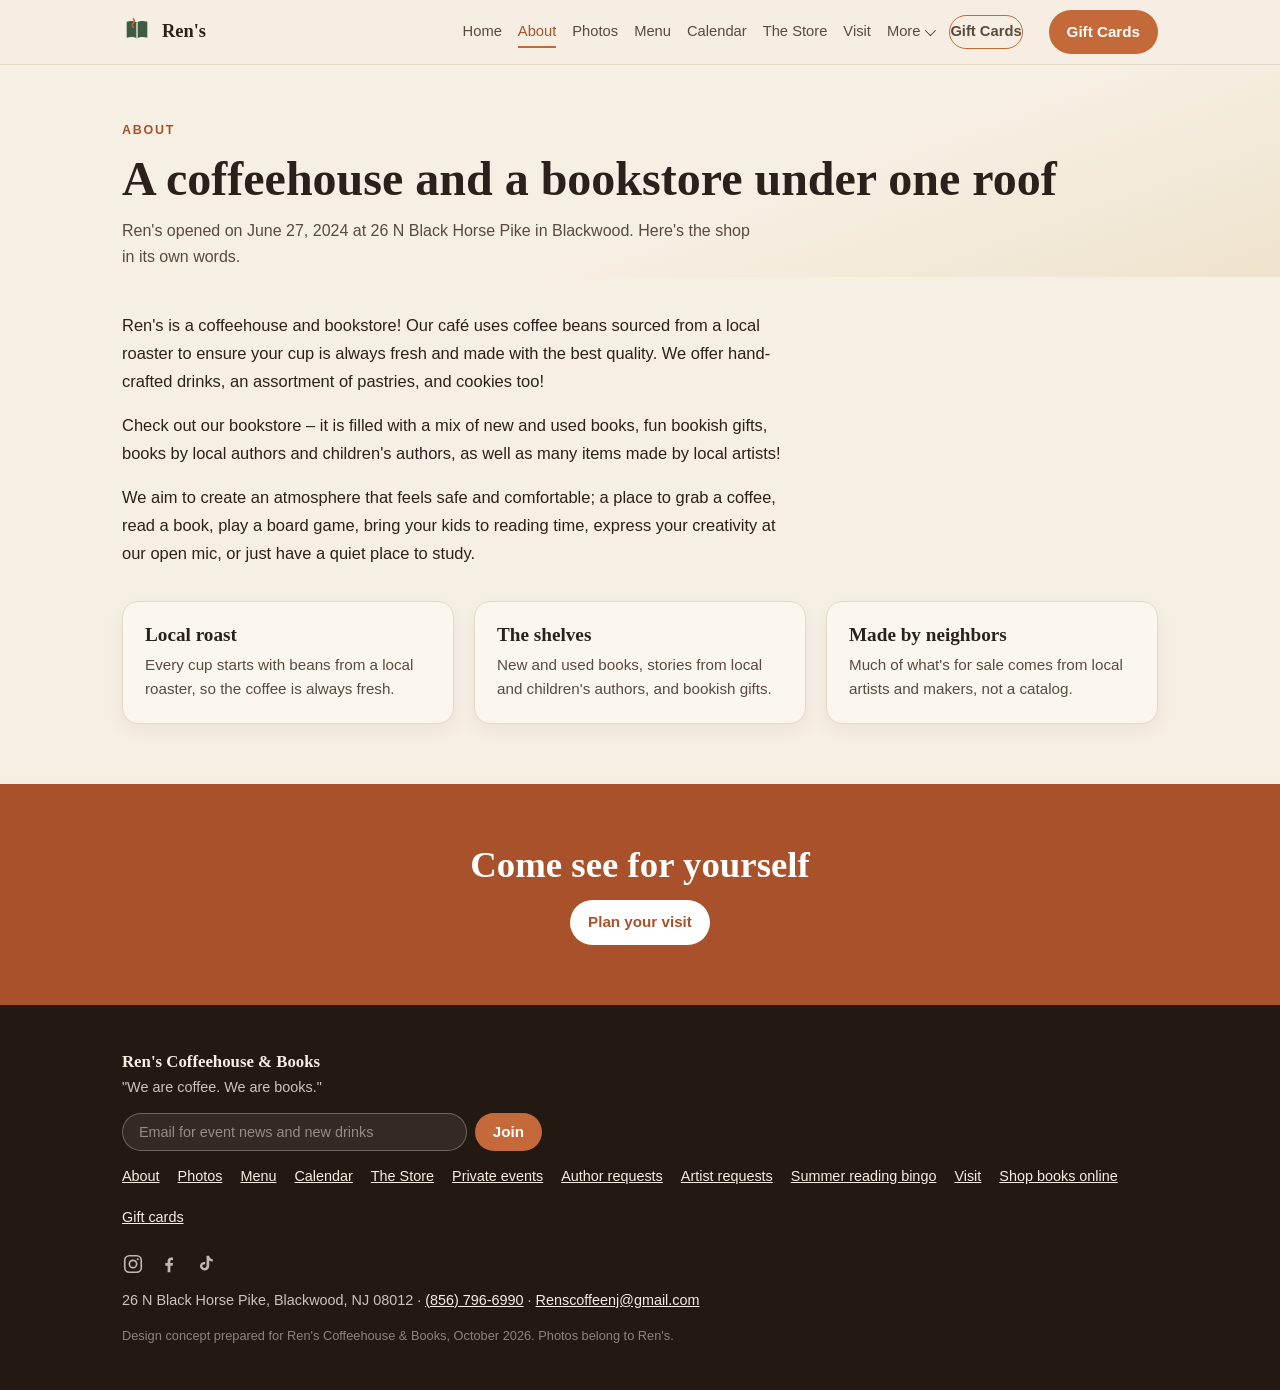
==== about.html @ 3014ae00 "Nav: one row, secondary pages under a More dropdown, gift cards as a compact outlined button" ====
<!DOCTYPE html>
<html lang="en">
<head>
<meta charset="utf-8">
<meta name="viewport" content="width=device-width, initial-scale=1">
<title>About | Ren's Coffeehouse & Books</title>
<meta name="description" content="The story of Ren's Coffeehouse & Books in Blackwood, NJ: a cafe and bookstore pouring local-roaster coffee since June 2024.">
<link rel="stylesheet" href="css/style.css">
<script src="js/main.js" defer></script>
</head>
<body>
<header>
  <div class="wrap nav">
    <a class="brand" href="index.html"><svg viewBox="0 0 32 32" fill="none" aria-hidden="true"><path d="M16 6c-3-2-7-2-11-1v17c4-1 8-1 11 1 3-2 7-2 11-1V5c-4-1-8-1-11 1z" fill="#3e5c45"/><path d="M16 6v17" stroke="#f6efe3" stroke-width="1.4"/><path d="M12 2c1.5 1.5 1.5 3 0 4.5S10.5 9.5 12 11" stroke="#c46a3a" stroke-width="1.6" stroke-linecap="round" fill="none"/></svg>
      Ren's
    </a>
<nav class="nav-links" aria-label="Main">
      <a href="index.html">Home</a>
      <a href="about.html" aria-current="page">About</a>
      <a href="photos.html">Photos</a>
      <a href="menu.html">Menu</a>
      <a href="events.html">Calendar</a>
      <a href="bookstore.html">The Store</a>
      <a href="visit.html">Visit</a>
      <div class="nav-more">
        <button class="nav-more-btn" type="button" aria-haspopup="true" aria-expanded="false">More<span class="chev" aria-hidden="true"></span></button>
        <div class="nav-drop">
          <a href="private-events.html">Private Events</a>
          <a href="author-requests.html">Author Requests</a>
          <a href="artist-requests.html">Artist Requests</a>
          <a href="reading-bingo.html">Summer Reading Bingo</a>
        </div>
      </div>
      <a class="nav-cta" href="https://squareup.com/gift/MLTY75AT0RZFC/order" target="_blank" rel="noopener">Gift Cards</a>
    </nav>
    <a class="btn" href="https://squareup.com/gift/MLTY75AT0RZFC/order" target="_blank" rel="noopener">Gift Cards</a>
    <button class="menu-btn" id="menu-btn" aria-label="Open menu" aria-expanded="false"><span></span><span></span><span></span></button>
  </div>
  <nav class="mobile-nav" id="mobile-nav" aria-label="Mobile">
    <a href="index.html">Home</a>
    <a href="about.html">About</a>
    <a href="photos.html">Photos</a>
    <a href="menu.html">Menu</a>
    <a href="events.html">Calendar</a>
    <a href="bookstore.html">The Store</a>
    <a href="visit.html">Visit</a>
    <a href="private-events.html">Private Events</a>
    <a href="author-requests.html">Author Requests</a>
    <a href="artist-requests.html">Artist Requests</a>
    <a href="reading-bingo.html">Summer Reading Bingo</a>
    <a href="https://squareup.com/gift/MLTY75AT0RZFC/order" target="_blank" rel="noopener">Gift Cards</a>
  </nav>
</header>
<main>
<section class="page-head"><div class="wrap">
  <p class="kicker" data-reveal>About</p>
  <h1 data-reveal style="--d:60ms">A coffeehouse and a bookstore under one roof</h1>
  <p class="lead-2" data-reveal style="--d:120ms">Ren's opened on June 27, 2024 at 26 N Black Horse Pike in Blackwood. Here's the shop in its own words.</p>
</div></section>
<section style="padding-top:34px"><div class="wrap">
  <div class="prose" data-reveal>
    <p>Ren's is a coffeehouse and bookstore! Our caf&eacute; uses coffee beans sourced from a local roaster to ensure your cup is always fresh and made with the best quality. We offer hand-crafted drinks, an assortment of pastries, and cookies too!</p>
    <p>Check out our bookstore &ndash; it is filled with a mix of new and used books, fun bookish gifts, books by local authors and children's authors, as well as many items made by local artists!</p>
    <p>We aim to create an atmosphere that feels safe and comfortable; a place to grab a coffee, read a book, play a board game, bring your kids to reading time, express your creativity at our open mic, or just have a quiet place to study.</p>
  </div>
  <div class="grid-3" style="margin-top:34px">
    <article class="card" data-reveal style="--d:0ms"><h3>Local roast</h3><p>Every cup starts with beans from a local roaster, so the coffee is always fresh.</p></article>
    <article class="card" data-reveal style="--d:70ms"><h3>The shelves</h3><p>New and used books, stories from local and children's authors, and bookish gifts.</p></article>
    <article class="card" data-reveal style="--d:140ms"><h3>Made by neighbors</h3><p>Much of what's for sale comes from local artists and makers, not a catalog.</p></article>
  </div>
</div></section>

<section class="cta-band"><div class="wrap">
  <h2 data-reveal>Come see for yourself</h2>
  <p style="margin-top:14px" data-reveal><a class="btn" href="visit.html">Plan your visit</a></p>
</div></section></main>
<footer>
  <div class="wrap">
    <div><strong style="font-family:var(--serif);font-size:1.05rem;color:#f6efe3">Ren's Coffeehouse &amp; Books</strong><br>"We are coffee. We are books."</div>
    <form class="newsletter" onsubmit="event.preventDefault();this.querySelector('input').value='';alert('Thanks! In the live site this joins the mailing list.');">
      <input type="email" placeholder="Email for event news and new drinks" aria-label="Email for mailing list">
      <button class="btn" type="submit">Join</button>
    </form>
    <div class="f-links">
      <a href="about.html">About</a><a href="photos.html">Photos</a><a href="menu.html">Menu</a><a href="events.html">Calendar</a><a href="bookstore.html">The Store</a><a href="private-events.html">Private events</a><a href="author-requests.html">Author requests</a><a href="artist-requests.html">Artist requests</a><a href="reading-bingo.html">Summer reading bingo</a><a href="visit.html">Visit</a>
      <a href="https://bookshop.org/shop/renscoffeeandbooks" target="_blank" rel="noopener">Shop books online</a>
      <a href="https://squareup.com/gift/MLTY75AT0RZFC/order" target="_blank" rel="noopener">Gift cards</a>
    </div>
    <div class="socials" aria-label="Ren's on social media">
      <a href="https://www.instagram.com/renscoffeenj/" target="_blank" rel="noopener" aria-label="Ren's on Instagram"><svg viewBox="0 0 24 24" fill="none" stroke="currentColor" stroke-width="1.8" aria-hidden="true"><rect x="3" y="3" width="18" height="18" rx="5"/><circle cx="12" cy="12" r="4"/><circle cx="17.2" cy="6.8" r="1.1" fill="currentColor" stroke="none"/></svg></a>
      <a href="https://www.facebook.com/renscoffeehousenj" target="_blank" rel="noopener" aria-label="Ren's on Facebook"><svg viewBox="0 0 24 24" fill="currentColor" aria-hidden="true"><path d="M13.5 21v-7h2.4l.4-3h-2.8V9.1c0-.9.3-1.5 1.6-1.5h1.3V4.9c-.2 0-1-.1-1.9-.1-2.4 0-4 1.4-4 4V11H8v3h2.5v7h3z"/></svg></a>
      <a href="https://www.tiktok.com/@renscoffeehouseandbooks" target="_blank" rel="noopener" aria-label="Ren's on TikTok"><svg viewBox="0 0 24 24" fill="currentColor" aria-hidden="true"><path d="M16.6 3c.3 2.1 1.7 3.6 3.9 3.8v2.6c-1.5 0-2.8-.4-3.9-1.2v5.6c0 3.2-2.2 5.2-5.2 5.2-2.8 0-4.9-2-4.9-4.7 0-2.6 2-4.6 4.8-4.6.3 0 .6 0 .9.1v2.7c-.3-.1-.6-.2-.9-.2-1.3 0-2.2.9-2.2 2s.9 2 2.2 2c1.4 0 2.4-1 2.4-2.6V3h2.9z"/></svg></a>
    </div>
    <div>26 N Black Horse Pike, Blackwood, NJ 08012 &middot; <a href="tel:+18567966990">(856) 796-6990</a> &middot; <a href="mailto:renscoffeenj@gmail.com">Renscoffeenj@gmail.com</a></div>
    <div style="font-size:.8rem;color:rgba(246,239,227,.5)">Design concept prepared for Ren's Coffeehouse &amp; Books, October 2026. Photos belong to Ren's.</div>
  </div>
</footer>
</body>
</html>
---- css/style.css ----
:root{
  --paper:#f6efe3; --cream:#fbf7ee; --ink:#2b211b; --ink-soft:#5a4a3e;
  --moss:#3e5c45; --moss-deep:#2f4734; --terra:#c46a3a; --terra-deep:#a9512a;
  --gold:#d9a441; --line:#e4d9c6;
  --serif: Georgia, "Iowan Old Style", "Times New Roman", serif;
  --sans: "Segoe UI", -apple-system, BlinkMacSystemFont, Roboto, Helvetica, Arial, sans-serif;
}
*{margin:0;padding:0;box-sizing:border-box}
html{scroll-behavior:smooth}
body{
  font-family:var(--sans);color:var(--ink);background:var(--paper);line-height:1.6;
  -webkit-font-smoothing:antialiased;
  animation:pageIn .5s ease both;
  transform-origin:left center;
}
@keyframes pageIn{
  from{opacity:0;transform:perspective(1400px) rotateY(2.5deg) translateX(18px)}
  to{opacity:1;transform:none}
}
body.page-leave{animation:pageOut .26s ease both;pointer-events:none}
@keyframes pageOut{
  from{opacity:1;transform:none}
  to{opacity:0;transform:perspective(1400px) rotateY(-3.5deg) translateX(-22px)}
}
img{max-width:100%;display:block}
a{color:var(--terra-deep)}
h1,h2,h3{font-family:var(--serif);line-height:1.15}
.wrap{max-width:1080px;margin:0 auto;padding:0 22px}
section{padding:60px 0}
.kicker{font-size:.78rem;letter-spacing:.14em;text-transform:uppercase;font-weight:700;color:var(--terra-deep);margin-bottom:10px}
.lead-2{color:var(--ink-soft);max-width:640px}

/* page head banner */
.page-head{padding:56px 0 8px;background:linear-gradient(160deg,#f6efe3 60%,#efe3cd)}
.page-head h1{font-size:clamp(2rem,4.4vw,3rem);margin:8px 0 12px}

/* header */
header{position:sticky;top:0;z-index:50;background:rgba(246,239,227,.94);backdrop-filter:blur(8px);border-bottom:1px solid var(--line)}
.nav{display:flex;align-items:center;gap:26px;height:64px}
.brand{display:flex;align-items:center;gap:10px;font-family:var(--serif);font-weight:700;font-size:1.15rem;color:var(--ink);text-decoration:none}
.brand svg{width:30px;height:30px;flex:none}
.nav-links{display:flex;gap:16px;margin-left:auto;font-size:.92rem;align-items:center;flex-wrap:nowrap}
.nav-links a{color:var(--ink-soft);text-decoration:none;position:relative;padding:4px 0}
.nav-links a::after{content:"";position:absolute;left:0;bottom:0;height:2px;width:0;background:var(--terra);transition:width .25s ease}
.nav-links a:hover::after,.nav-links a.active::after{width:100%}
.nav-links a.active{color:var(--terra-deep)}
.btn{display:inline-block;background:var(--terra);color:#fff;text-decoration:none;font-weight:600;font-size:.95rem;padding:10px 18px;border-radius:999px;border:0;cursor:pointer;transition:transform .18s ease,background .18s ease,box-shadow .18s ease}
.btn:hover{background:var(--terra-deep);transform:translateY(-2px);box-shadow:0 8px 18px rgba(169,81,42,.28)}
.btn.ghost{background:transparent;color:var(--terra-deep);border:1.5px solid var(--terra)}
.btn.ghost:hover{background:rgba(196,106,58,.1)}
.menu-btn{display:none;margin-left:auto;background:none;border:1.5px solid var(--line);border-radius:10px;padding:8px 10px;cursor:pointer}
.menu-btn span{display:block;width:20px;height:2px;background:var(--ink);margin:4px 0;transition:transform .2s}
/* nav dropdown + compact gift card button */
.nav-more{position:relative}
.nav-more::after{content:"";position:absolute;left:0;right:0;top:100%;height:12px}
.nav-more-btn{display:inline-flex;align-items:center;gap:5px;background:none;border:0;font:inherit;color:var(--ink-soft);cursor:pointer;padding:4px 0;position:relative}
.nav-more-btn::after{content:"";position:absolute;left:0;bottom:0;height:2px;width:0;background:var(--terra);transition:width .25s ease}
.nav-more:hover .nav-more-btn::after,.nav-more.active .nav-more-btn::after{width:100%}
.nav-more-btn .chev{width:8px;height:8px;border-right:1.6px solid currentColor;border-bottom:1.6px solid currentColor;transform:rotate(45deg) translateY(-2px);transition:transform .2s ease}
.nav-more.open .chev{transform:rotate(-135deg) translateY(-1px)}
.nav-drop{position:absolute;top:calc(100% + 8px);right:-8px;min-width:212px;background:var(--paper);border:1px solid var(--line);border-radius:14px;box-shadow:0 14px 34px rgba(43,29,20,.16);padding:8px 0;opacity:0;visibility:hidden;transform:translateY(-6px);transition:opacity .18s ease,transform .18s ease,visibility .18s;z-index:70}
.nav-more:hover .nav-drop,.nav-more.open .nav-drop,.nav-more:focus-within .nav-drop{opacity:1;visibility:visible;transform:none}
.nav-drop a{display:block;padding:9px 16px;color:var(--ink-soft);text-decoration:none;white-space:nowrap;border-radius:8px;margin:0 6px;width:auto}
.nav-drop a:hover{background:var(--cream);color:var(--terra-deep)}
.nav-drop a.active{color:var(--terra-deep)}
.nav-cta{border:1.5px solid var(--terra);color:var(--terra-deep);border-radius:999px;padding:7px 15px;font-weight:600;text-decoration:none;white-space:nowrap;transition:background .2s ease,color .2s ease}
.nav-cta:hover{background:var(--terra);color:#fff}

.mobile-nav{display:none;flex-direction:column;gap:4px;padding:8px 22px 16px;border-top:1px solid var(--line);background:var(--paper)}
.mobile-nav a{padding:9px 4px;color:var(--ink-soft);text-decoration:none;border-bottom:1px dashed var(--line)}
.mobile-nav.open{display:flex}
@media(max-width:860px){
  .nav-links{display:none}
  .menu-btn{display:block}
  .nav{gap:12px}
}

/* reveal on scroll */
html.js [data-reveal]{opacity:0;transform:translateY(20px);transition:opacity .6s ease,transform .6s ease;transition-delay:var(--d,0ms)}
html.js [data-reveal].revealed{opacity:1;transform:none}

/* hero */
.hero{background:linear-gradient(160deg,#f6efe3 55%,#efe3cd);padding:64px 0 60px}
.hero-grid{display:grid;grid-template-columns:1.15fr .85fr;gap:44px;align-items:center}
.hero h1{font-size:clamp(2.3rem,5.2vw,3.6rem);margin:10px 0 16px}
.hero p{color:var(--ink-soft);font-size:1.08rem;max-width:520px}
.hero-cta{display:flex;flex-wrap:wrap;gap:12px;margin-top:26px}
.chip{display:inline-flex;align-items:center;gap:8px;background:#fff;border:1px solid var(--line);border-radius:999px;padding:7px 14px;font-size:.85rem;font-weight:600;color:var(--moss)}
.dot{width:9px;height:9px;border-radius:50%;background:var(--moss);animation:pulse 2.2s ease infinite}
.dot.closed{background:var(--terra);animation:none}
@keyframes pulse{0%,100%{box-shadow:0 0 0 0 rgba(62,92,69,.35)}50%{box-shadow:0 0 0 6px rgba(62,92,69,0)}}
.hero-photo{position:relative;border-radius:18px;overflow:hidden;box-shadow:0 18px 40px rgba(43,33,27,.18);background:linear-gradient(140deg,#3e5c45,#2b211b);min-height:320px}
.hero-photo img{width:100%;height:100%;object-fit:cover;position:absolute;inset:0}
.photo-note{position:absolute;bottom:12px;left:12px;background:rgba(43,33,27,.72);color:#f6efe3;font-size:.75rem;padding:5px 10px;border-radius:8px}
@media(max-width:860px){.hero-grid{grid-template-columns:1fr}.hero-photo{min-height:260px}}

/* info strip */
.strip{background:var(--moss-deep);color:#f6efe3}
.strip .wrap{display:grid;grid-template-columns:repeat(3,1fr);gap:18px;padding-top:18px;padding-bottom:18px;font-size:.92rem}
.strip a{color:#f6efe3;text-decoration:none;border-bottom:1px dotted rgba(246,239,227,.5)}
.strip b{display:block;font-family:var(--serif);font-size:1.02rem;margin-bottom:2px}
@media(max-width:760px){.strip .wrap{grid-template-columns:1fr;gap:10px}}

/* cards */
.grid-3{display:grid;grid-template-columns:repeat(3,1fr);gap:20px;margin-top:34px}
.card{background:var(--cream);border:1px solid var(--line);border-radius:16px;padding:22px;box-shadow:0 6px 18px rgba(43,33,27,.06);transition:transform .25s ease,box-shadow .25s ease}
.card:hover{transform:translateY(-6px);box-shadow:0 16px 32px rgba(43,33,27,.12)}
.card h3{font-size:1.2rem;margin-bottom:6px}
.card p{color:var(--ink-soft);font-size:.95rem}
.card a.more{display:inline-block;margin-top:10px;font-weight:600;text-decoration:none}
.card a.more:hover{text-decoration:underline}
.drink-photo{border-radius:14px;overflow:hidden;margin-bottom:16px;aspect-ratio:4/3;background:linear-gradient(140deg,#d9a441,#c46a3a);position:relative}
.drink-photo img{position:absolute;inset:0;width:100%;height:100%;object-fit:cover;transition:transform .5s ease}
.card:hover .drink-photo img{transform:scale(1.06)}
@media(max-width:860px){.grid-3{grid-template-columns:1fr 1fr}}
@media(max-width:560px){.grid-3{grid-template-columns:1fr}}

/* split */
.split{display:grid;grid-template-columns:1fr 1fr;gap:44px;align-items:center}
.split .photo-box{border-radius:16px;overflow:hidden;box-shadow:0 14px 34px rgba(43,33,27,.15);background:linear-gradient(140deg,#3e5c45,#2b211b);position:relative;min-height:280px}
.split .photo-box img{position:absolute;inset:0;width:100%;height:100%;object-fit:cover}
@media(max-width:860px){.split{grid-template-columns:1fr}}

/* menu */
.menu-wrap{display:grid;grid-template-columns:1.25fr .75fr;gap:40px;margin-top:34px;align-items:start}
table.menu{width:100%;border-collapse:collapse;background:var(--cream);border-radius:16px;overflow:hidden;box-shadow:0 6px 18px rgba(43,33,27,.06)}
table.menu caption{text-align:left;font-family:var(--serif);font-size:1.25rem;padding:0 0 12px;font-weight:700}
table.menu th,table.menu td{padding:11px 16px;border-bottom:1px solid var(--line);font-size:.95rem;text-align:left}
table.menu th{background:var(--moss-deep);color:#f6efe3;font-size:.8rem;letter-spacing:.08em;text-transform:uppercase}
table.menu td:last-child,table.menu th:last-child{text-align:right;font-variant-numeric:tabular-nums}
table.menu tr:last-child td{border-bottom:0}
.menu-side .card{margin-bottom:16px}
@media(max-width:860px){.menu-wrap{grid-template-columns:1fr}}

/* bookstore */
.alt{background:var(--cream);border-top:1px solid var(--line);border-bottom:1px solid var(--line)}
.shelf{display:flex;gap:6px;align-items:flex-end;height:210px;background:linear-gradient(#8a6a4b,#6e5238);border-radius:14px 14px 6px 6px;padding:16px 14px 0;box-shadow:inset 0 -8px 0 rgba(0,0,0,.18)}
.spine{width:26px;border-radius:3px 3px 0 0;position:relative;transition:transform .25s ease}
.shelf:hover .spine{transform:translateY(-3px)}
.shelf .spine:hover{transform:translateY(-8px) rotate(-2deg)}
.spine span{position:absolute;inset:0;display:flex;align-items:center;justify-content:center;writing-mode:vertical-rl;font-size:.6rem;letter-spacing:.06em;color:rgba(255,255,255,.85);font-weight:600;text-transform:uppercase}
.tag{display:inline-block;background:rgba(62,92,69,.12);color:var(--moss-deep);font-size:.78rem;font-weight:700;padding:4px 10px;border-radius:999px;margin:0 6px 8px 0}

/* events */
.ev-list{display:grid;gap:14px;margin-top:34px}
.ev{display:flex;gap:18px;align-items:flex-start;background:var(--cream);border:1px solid var(--line);border-radius:14px;padding:18px 20px;transition:transform .22s ease,box-shadow .22s ease,border-color .22s ease}
.ev:hover{transform:translateX(6px);border-color:var(--terra);box-shadow:0 10px 24px rgba(43,33,27,.1)}
.ev-icon{flex:none;width:46px;height:46px;border-radius:12px;display:flex;align-items:center;justify-content:center;background:rgba(196,106,58,.12);font-family:var(--serif);font-size:1.25rem;color:var(--terra-deep)}
.ev h3{font-size:1.08rem}
.ev p{color:var(--ink-soft);font-size:.93rem}

/* reviews */
.reviews{background:var(--moss-deep);color:#f6efe3}
.reviews .kicker{color:var(--gold)}
.quote{background:rgba(246,239,227,.08);border:1px solid rgba(246,239,227,.18);border-radius:16px;padding:22px;display:flex;flex-direction:column;gap:12px;transition:transform .25s ease,background .25s ease}
.quote:hover{transform:translateY(-5px);background:rgba(246,239,227,.12)}
.quote p{font-family:var(--serif);font-size:1.05rem;line-height:1.5}
.quote small{color:rgba(246,239,227,.7)}
.stars{color:var(--gold);letter-spacing:2px}
.rating-line{margin-top:26px;color:rgba(246,239,227,.85);font-size:.95rem}
.reviews a{color:#f6efe3}

/* visit */
.visit-grid{display:grid;grid-template-columns:1fr 1fr;gap:40px;margin-top:34px}
table.hours{width:100%;border-collapse:collapse;background:var(--cream);border-radius:14px;overflow:hidden;box-shadow:0 6px 18px rgba(43,33,27,.06)}
table.hours th,table.hours td{padding:9px 16px;border-bottom:1px solid var(--line);font-size:.95rem;text-align:left}
table.hours tr:last-child td{border-bottom:0}
table.hours tr.today{background:rgba(217,164,65,.18);font-weight:700;animation:todayGlow 2s ease infinite}
@keyframes todayGlow{0%,100%{background:rgba(217,164,65,.14)}50%{background:rgba(217,164,65,.26)}}
.map-box{border-radius:16px;overflow:hidden;border:1px solid var(--line);min-height:300px;background:linear-gradient(140deg,#3e5c45,#2b211b)}
.map-box iframe{width:100%;height:100%;min-height:300px;border:0;display:block}
.contact-rows{margin-top:18px;display:grid;gap:8px;font-size:.98rem}
.social-row{display:flex;gap:10px;margin-top:16px;flex-wrap:wrap}
.pill{display:inline-block;border:1px solid var(--line);border-radius:999px;padding:6px 14px;font-size:.85rem;text-decoration:none;color:var(--ink-soft);background:#fff;transition:border-color .2s,color .2s,transform .2s}
.pill:hover{border-color:var(--terra);color:var(--terra-deep);transform:translateY(-2px)}
@media(max-width:860px){.visit-grid{grid-template-columns:1fr}}

/* cta band */
.cta-band{background:var(--terra-deep);color:#fff;text-align:center}
.cta-band h2{font-size:clamp(1.6rem,3.4vw,2.3rem);margin-bottom:10px}
.cta-band .btn{background:#fff;color:var(--terra-deep)}
.cta-band .btn:hover{background:var(--cream)}

footer{background:#221913;color:rgba(246,239,227,.8);padding:44px 0;font-size:.9rem}
footer .wrap{display:grid;gap:14px}
footer a{color:#f6efe3}
.f-links{display:flex;gap:18px;flex-wrap:wrap}
.newsletter{display:flex;gap:8px;max-width:420px}
.newsletter input{flex:1;border:1px solid rgba(246,239,227,.3);background:rgba(246,239,227,.08);border-radius:999px;padding:10px 16px;color:#f6efe3;font-size:.9rem}
.newsletter input::placeholder{color:rgba(246,239,227,.5)}

@media (prefers-reduced-motion: reduce){
  *,*::before,*::after{animation:none!important;transition:none!important}
  html.js [data-reveal]{opacity:1;transform:none}
}
/* Social icons */
.socials{display:flex;gap:14px;align-items:center;margin-top:10px}
.socials a{color:rgba(246,239,227,.75);display:inline-flex;transition:color .25s,transform .25s}
.socials a:hover{color:#f6efe3;transform:translateY(-2px)}
.socials svg{width:22px;height:22px}
@media (prefers-reduced-motion: reduce){.socials a{transition:none}}
/* Two-column card grid for the full fall 16 */
.grid-2{display:grid;grid-template-columns:repeat(2,1fr);gap:18px}
@media (max-width:700px){.grid-2{grid-template-columns:1fr}}

/* consistent table columns across menu boards */
table.menu th:first-child,table.menu td:first-child{width:50%}

/* New pages: prose, gallery */
.prose{max-width:680px}
.prose p{font-size:1.03rem;line-height:1.7;margin:0 0 16px;color:#2b211b}
.gallery{display:grid;grid-template-columns:repeat(3,1fr);gap:16px;margin-top:8px}
.gallery figure{margin:0;border-radius:16px;overflow:hidden;background:var(--cream);box-shadow:0 6px 18px rgba(43,33,27,.06);transition:transform .3s ease,box-shadow .3s ease}
.gallery figure:hover{transform:translateY(-4px);box-shadow:0 12px 26px rgba(43,33,27,.1)}
.gallery img{width:100%;height:220px;object-fit:cover;display:block}
.gallery figcaption{padding:10px 14px;font-size:.85rem}
@media (max-width:860px){.gallery{grid-template-columns:repeat(2,1fr)}}
@media (max-width:560px){.gallery{grid-template-columns:1fr}}
@media (prefers-reduced-motion: reduce){.gallery figure{transition:none}}
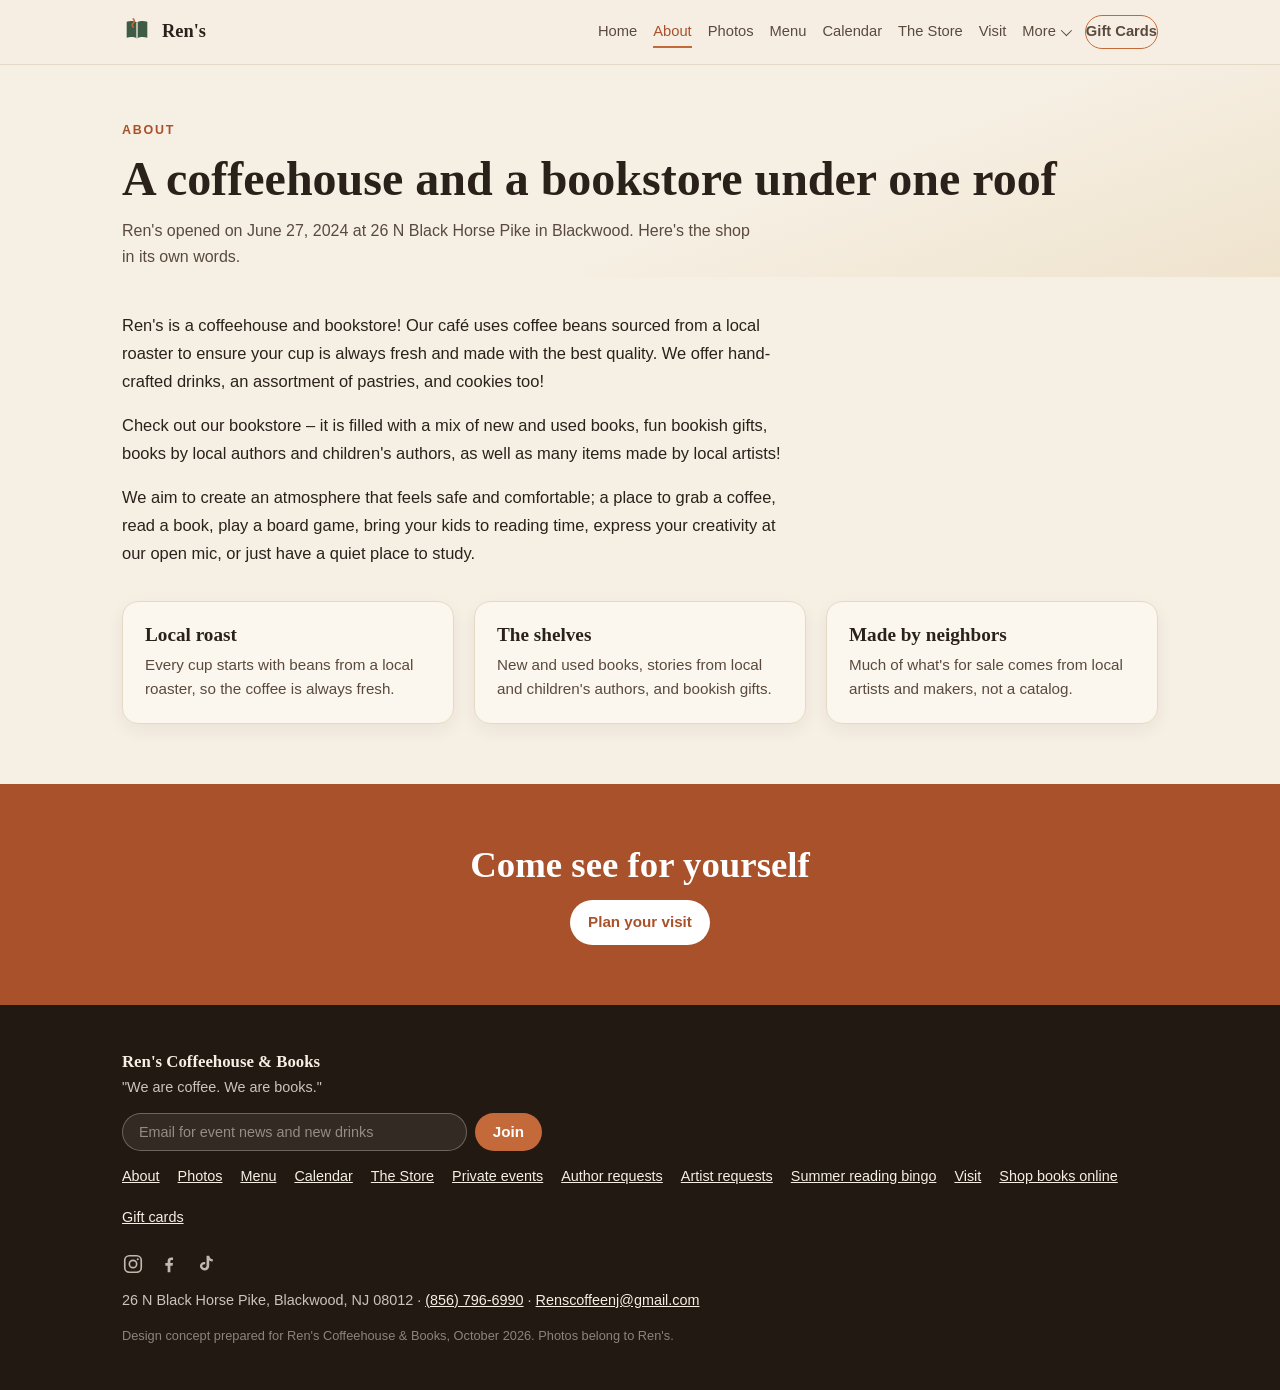
==== commit 9c95b7f4: "Header: drop the old oversized gift card link; nav-cta is the one gift button" ====
--- a/about.html
+++ b/about.html
@@ -33,7 +33,6 @@
       </div>
       <a class="nav-cta" href="https://squareup.com/gift/MLTY75AT0RZFC/order" target="_blank" rel="noopener">Gift Cards</a>
     </nav>
-    <a class="btn" href="https://squareup.com/gift/MLTY75AT0RZFC/order" target="_blank" rel="noopener">Gift Cards</a>
     <button class="menu-btn" id="menu-btn" aria-label="Open menu" aria-expanded="false"><span></span><span></span><span></span></button>
   </div>
   <nav class="mobile-nav" id="mobile-nav" aria-label="Mobile">
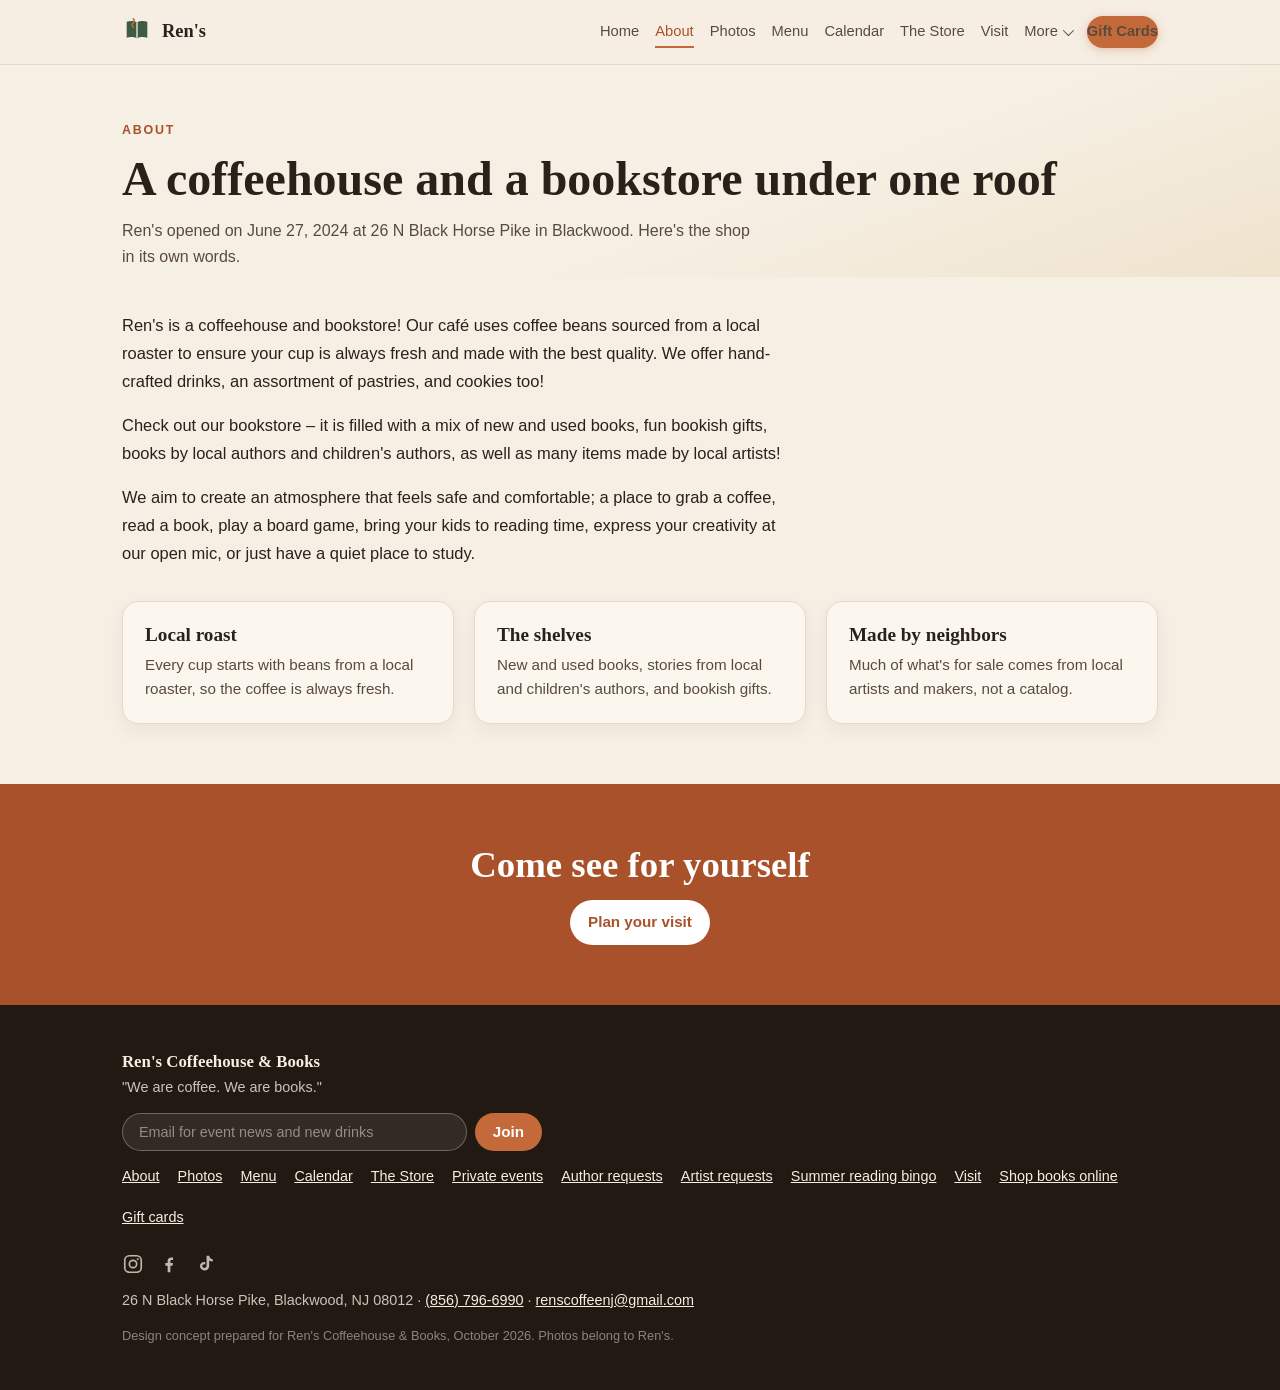
==== commit c3d3838e: "Polish pass: solid gift pill, footer say-hello fix, inline newsletter confirmation, selection/focus/" ====
--- a/about.html
+++ b/about.html
@@ -76,7 +76,7 @@
 <footer>
   <div class="wrap">
     <div><strong style="font-family:var(--serif);font-size:1.05rem;color:#f6efe3">Ren's Coffeehouse &amp; Books</strong><br>"We are coffee. We are books."</div>
-    <form class="newsletter" onsubmit="event.preventDefault();this.querySelector('input').value='';alert('Thanks! In the live site this joins the mailing list.');">
+    <form class="newsletter" onsubmit="event.preventDefault();this.classList.add('sent');this.querySelector('input').value='';">
       <input type="email" placeholder="Email for event news and new drinks" aria-label="Email for mailing list">
       <button class="btn" type="submit">Join</button>
     </form>
@@ -90,7 +90,7 @@
       <a href="https://www.facebook.com/renscoffeehousenj" target="_blank" rel="noopener" aria-label="Ren's on Facebook"><svg viewBox="0 0 24 24" fill="currentColor" aria-hidden="true"><path d="M13.5 21v-7h2.4l.4-3h-2.8V9.1c0-.9.3-1.5 1.6-1.5h1.3V4.9c-.2 0-1-.1-1.9-.1-2.4 0-4 1.4-4 4V11H8v3h2.5v7h3z"/></svg></a>
       <a href="https://www.tiktok.com/@renscoffeehouseandbooks" target="_blank" rel="noopener" aria-label="Ren's on TikTok"><svg viewBox="0 0 24 24" fill="currentColor" aria-hidden="true"><path d="M16.6 3c.3 2.1 1.7 3.6 3.9 3.8v2.6c-1.5 0-2.8-.4-3.9-1.2v5.6c0 3.2-2.2 5.2-5.2 5.2-2.8 0-4.9-2-4.9-4.7 0-2.6 2-4.6 4.8-4.6.3 0 .6 0 .9.1v2.7c-.3-.1-.6-.2-.9-.2-1.3 0-2.2.9-2.2 2s.9 2 2.2 2c1.4 0 2.4-1 2.4-2.6V3h2.9z"/></svg></a>
     </div>
-    <div>26 N Black Horse Pike, Blackwood, NJ 08012 &middot; <a href="tel:+18567966990">(856) 796-6990</a> &middot; <a href="mailto:renscoffeenj@gmail.com">Renscoffeenj@gmail.com</a></div>
+    <div>26 N Black Horse Pike, Blackwood, NJ 08012 &middot; <a href="tel:+18567966990">(856) 796-6990</a> &middot; <a href="mailto:renscoffeenj@gmail.com">renscoffeenj@gmail.com</a></div>
     <div style="font-size:.8rem;color:rgba(246,239,227,.5)">Design concept prepared for Ren's Coffeehouse &amp; Books, October 2026. Photos belong to Ren's.</div>
   </div>
 </footer>
--- a/css/style.css
+++ b/css/style.css
@@ -63,7 +63,8 @@
 .nav-drop a{display:block;padding:9px 16px;color:var(--ink-soft);text-decoration:none;white-space:nowrap;border-radius:8px;margin:0 6px;width:auto}
 .nav-drop a:hover{background:var(--cream);color:var(--terra-deep)}
 .nav-drop a.active{color:var(--terra-deep)}
-.nav-cta{border:1.5px solid var(--terra);color:var(--terra-deep);border-radius:999px;padding:7px 15px;font-weight:600;text-decoration:none;white-space:nowrap;transition:background .2s ease,color .2s ease}
+.nav-cta{background:var(--terra);color:#fff;border-radius:999px;padding:9px 18px;font-weight:600;text-decoration:none;white-space:nowrap;box-shadow:0 2px 10px rgba(190,84,55,.32);transition:background .2s ease,transform .18s ease,box-shadow .18s ease}
+.nav-cta:hover{background:var(--terra-deep);transform:translateY(-1px);box-shadow:0 5px 16px rgba(190,84,55,.42)}
 .nav-cta:hover{background:var(--terra);color:#fff}
 
 .mobile-nav{display:none;flex-direction:column;gap:4px;padding:8px 22px 16px;border-top:1px solid var(--line);background:var(--paper)}
@@ -217,3 +218,21 @@
 @media (max-width:860px){.gallery{grid-template-columns:repeat(2,1fr)}}
 @media (max-width:560px){.gallery{grid-template-columns:1fr}}
 @media (prefers-reduced-motion: reduce){.gallery figure{transition:none}}
+
+/* october flyer card */
+.flyer-events{list-style:none;margin:10px 0 0;padding:0}
+.flyer-events li{padding:7px 0;border-bottom:1px dashed var(--line);font-size:.95rem;color:var(--ink)}
+.flyer-events li:last-child{border-bottom:0}
+
+/* polish layer */
+::selection{background:var(--terra);color:#fff}
+:focus-visible{outline:2px solid var(--terra);outline-offset:2px;border-radius:4px}
+html{scroll-behavior:smooth}
+.card{transition:transform .25s ease,box-shadow .25s ease}
+.card:hover{transform:translateY(-3px);box-shadow:0 12px 28px rgba(43,29,20,.10)}
+.gallery figure{overflow:hidden;border-radius:14px}
+.gallery figure img{transition:transform .35s ease}
+.gallery figure:hover img{transform:scale(1.045)}
+.newsletter{position:relative}
+.newsletter::after{content:"";display:none}
+.newsletter.sent::after{content:"Thanks! The live site wires this straight into Ren's mailing list.";display:block;font-size:.78rem;color:rgba(246,239,227,.85);margin-top:6px}
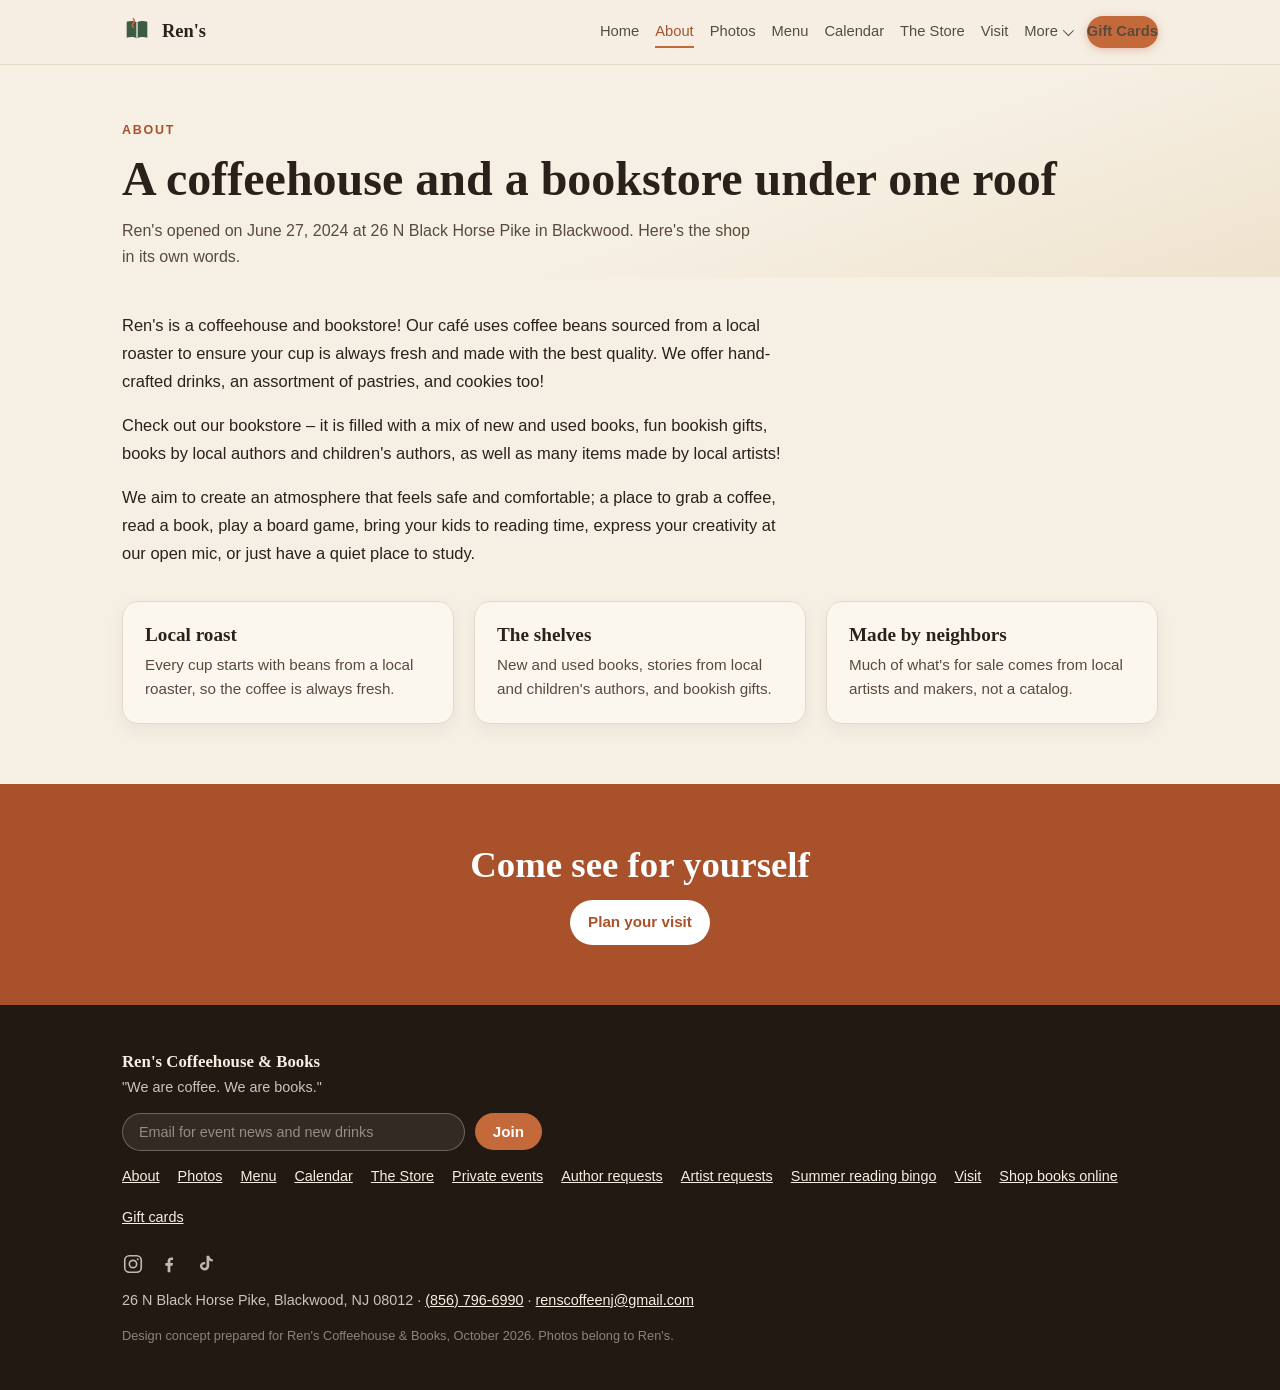
==== commit 3663b8bf: "Version css/js asset URLs to bust browser cache on updates" ====
--- a/about.html
+++ b/about.html
@@ -5,8 +5,8 @@
 <meta name="viewport" content="width=device-width, initial-scale=1">
 <title>About | Ren's Coffeehouse & Books</title>
 <meta name="description" content="The story of Ren's Coffeehouse & Books in Blackwood, NJ: a cafe and bookstore pouring local-roaster coffee since June 2024.">
-<link rel="stylesheet" href="css/style.css">
-<script src="js/main.js" defer></script>
+<link rel="stylesheet" href="css/style.css?v=6">
+<script src="js/main.js?v=6" defer></script>
 </head>
 <body>
 <header>
--- a/css/style.css
+++ b/css/style.css
@@ -233,6 +233,6 @@
 .gallery figure{overflow:hidden;border-radius:14px}
 .gallery figure img{transition:transform .35s ease}
 .gallery figure:hover img{transform:scale(1.045)}
-.newsletter{position:relative}
+.newsletter{position:relative;display:flex;gap:10px;flex-wrap:wrap;align-items:center}
 .newsletter::after{content:"";display:none}
-.newsletter.sent::after{content:"Thanks! The live site wires this straight into Ren's mailing list.";display:block;font-size:.78rem;color:rgba(246,239,227,.85);margin-top:6px}
+.newsletter.sent::after{content:"Thanks! The live site wires this straight into Ren's mailing list.";flex-basis:100%;font-size:.78rem;color:rgba(246,239,227,.85);margin-top:2px}
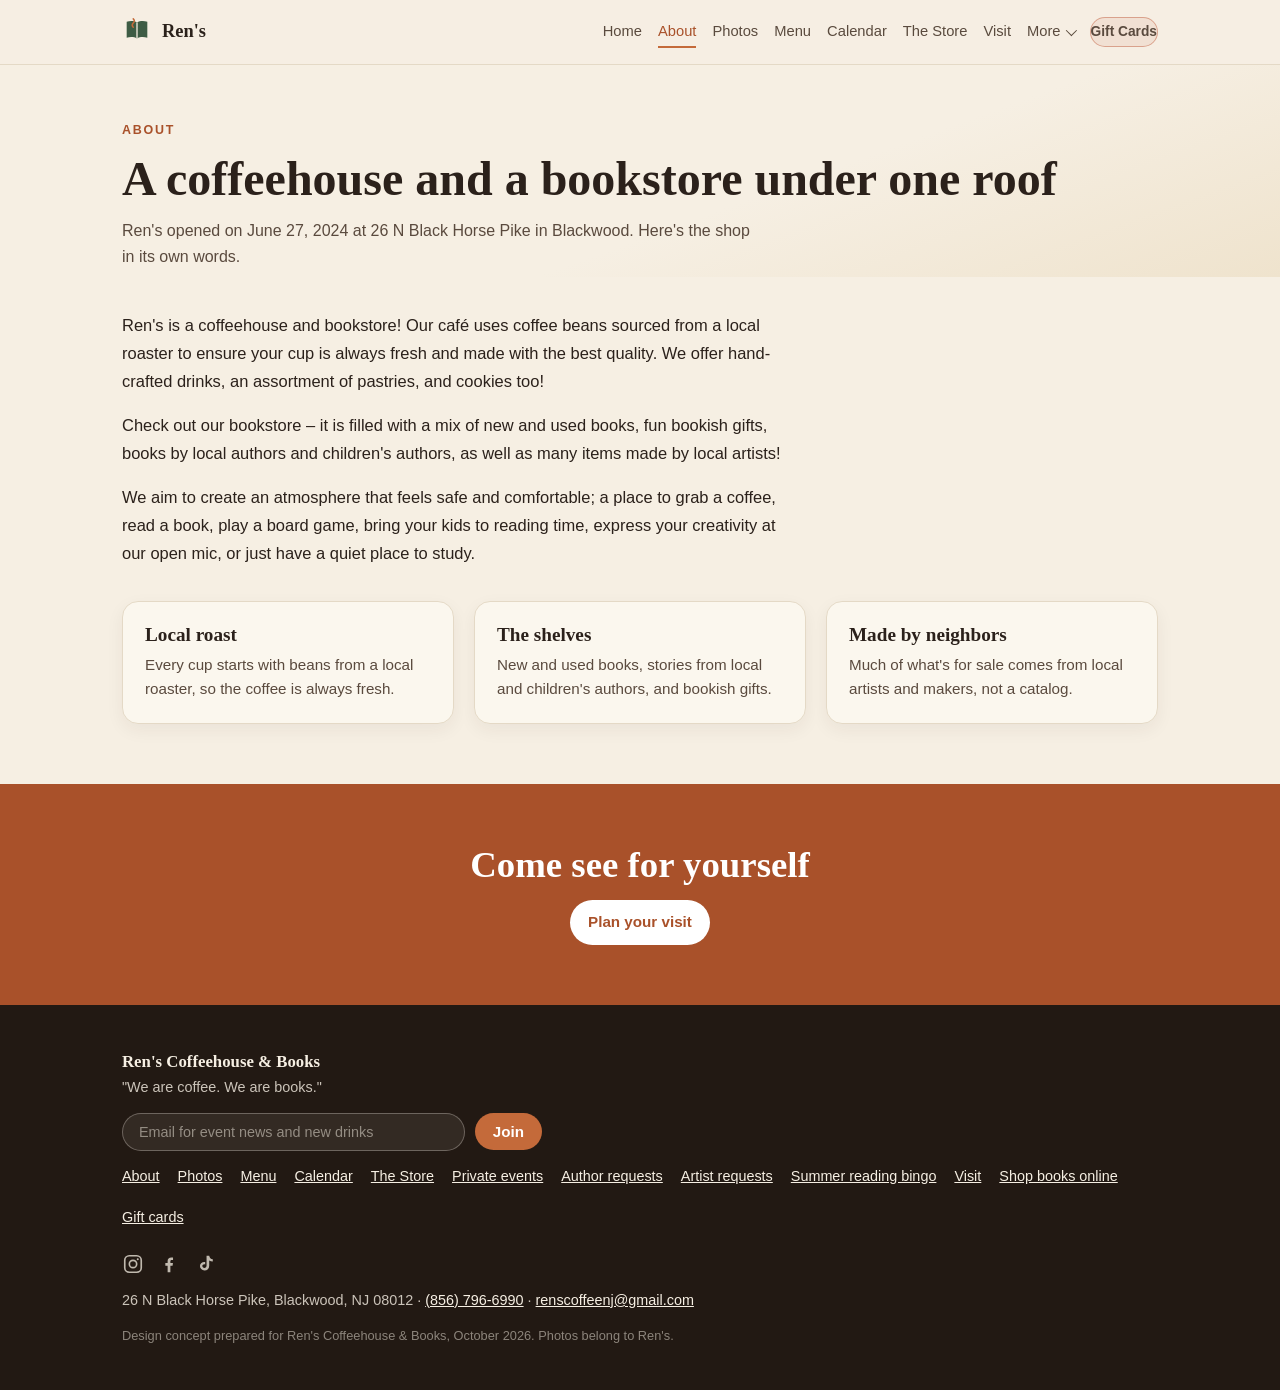
==== commit dbc18da0: "Gift pill: quiet outline style sized to the nav" ====
--- a/about.html
+++ b/about.html
@@ -5,7 +5,7 @@
 <meta name="viewport" content="width=device-width, initial-scale=1">
 <title>About | Ren's Coffeehouse & Books</title>
 <meta name="description" content="The story of Ren's Coffeehouse & Books in Blackwood, NJ: a cafe and bookstore pouring local-roaster coffee since June 2024.">
-<link rel="stylesheet" href="css/style.css?v=6">
+<link rel="stylesheet" href="css/style.css?v=8">
 <script src="js/main.js?v=6" defer></script>
 </head>
 <body>
--- a/css/style.css
+++ b/css/style.css
@@ -63,9 +63,8 @@
 .nav-drop a{display:block;padding:9px 16px;color:var(--ink-soft);text-decoration:none;white-space:nowrap;border-radius:8px;margin:0 6px;width:auto}
 .nav-drop a:hover{background:var(--cream);color:var(--terra-deep)}
 .nav-drop a.active{color:var(--terra-deep)}
-.nav-cta{background:var(--terra);color:#fff;border-radius:999px;padding:9px 18px;font-weight:600;text-decoration:none;white-space:nowrap;box-shadow:0 2px 10px rgba(190,84,55,.32);transition:background .2s ease,transform .18s ease,box-shadow .18s ease}
-.nav-cta:hover{background:var(--terra-deep);transform:translateY(-1px);box-shadow:0 5px 16px rgba(190,84,55,.42)}
-.nav-cta:hover{background:var(--terra);color:#fff}
+.nav-cta{background:rgba(190,84,55,.09);color:var(--terra-deep);border:1px solid rgba(190,84,55,.45);border-radius:999px;padding:3px 14px;font-size:.86rem;font-weight:600;line-height:1.5;text-decoration:none;white-space:nowrap;transition:background .2s ease,color .2s ease,border-color .2s ease}
+.nav-cta:hover{background:var(--terra);border-color:var(--terra);color:#fff}
 
 .mobile-nav{display:none;flex-direction:column;gap:4px;padding:8px 22px 16px;border-top:1px solid var(--line);background:var(--paper)}
 .mobile-nav a{padding:9px 4px;color:var(--ink-soft);text-decoration:none;border-bottom:1px dashed var(--line)}
@@ -235,4 +234,4 @@
 .gallery figure:hover img{transform:scale(1.045)}
 .newsletter{position:relative;display:flex;gap:10px;flex-wrap:wrap;align-items:center}
 .newsletter::after{content:"";display:none}
-.newsletter.sent::after{content:"Thanks! The live site wires this straight into Ren's mailing list.";flex-basis:100%;font-size:.78rem;color:rgba(246,239,227,.85);margin-top:2px}
+.newsletter.sent::after{content:"Thanks! The live site wires this straight into Ren's mailing list.";display:block;flex-basis:100%;font-size:.78rem;color:rgba(246,239,227,.85);margin-top:2px}
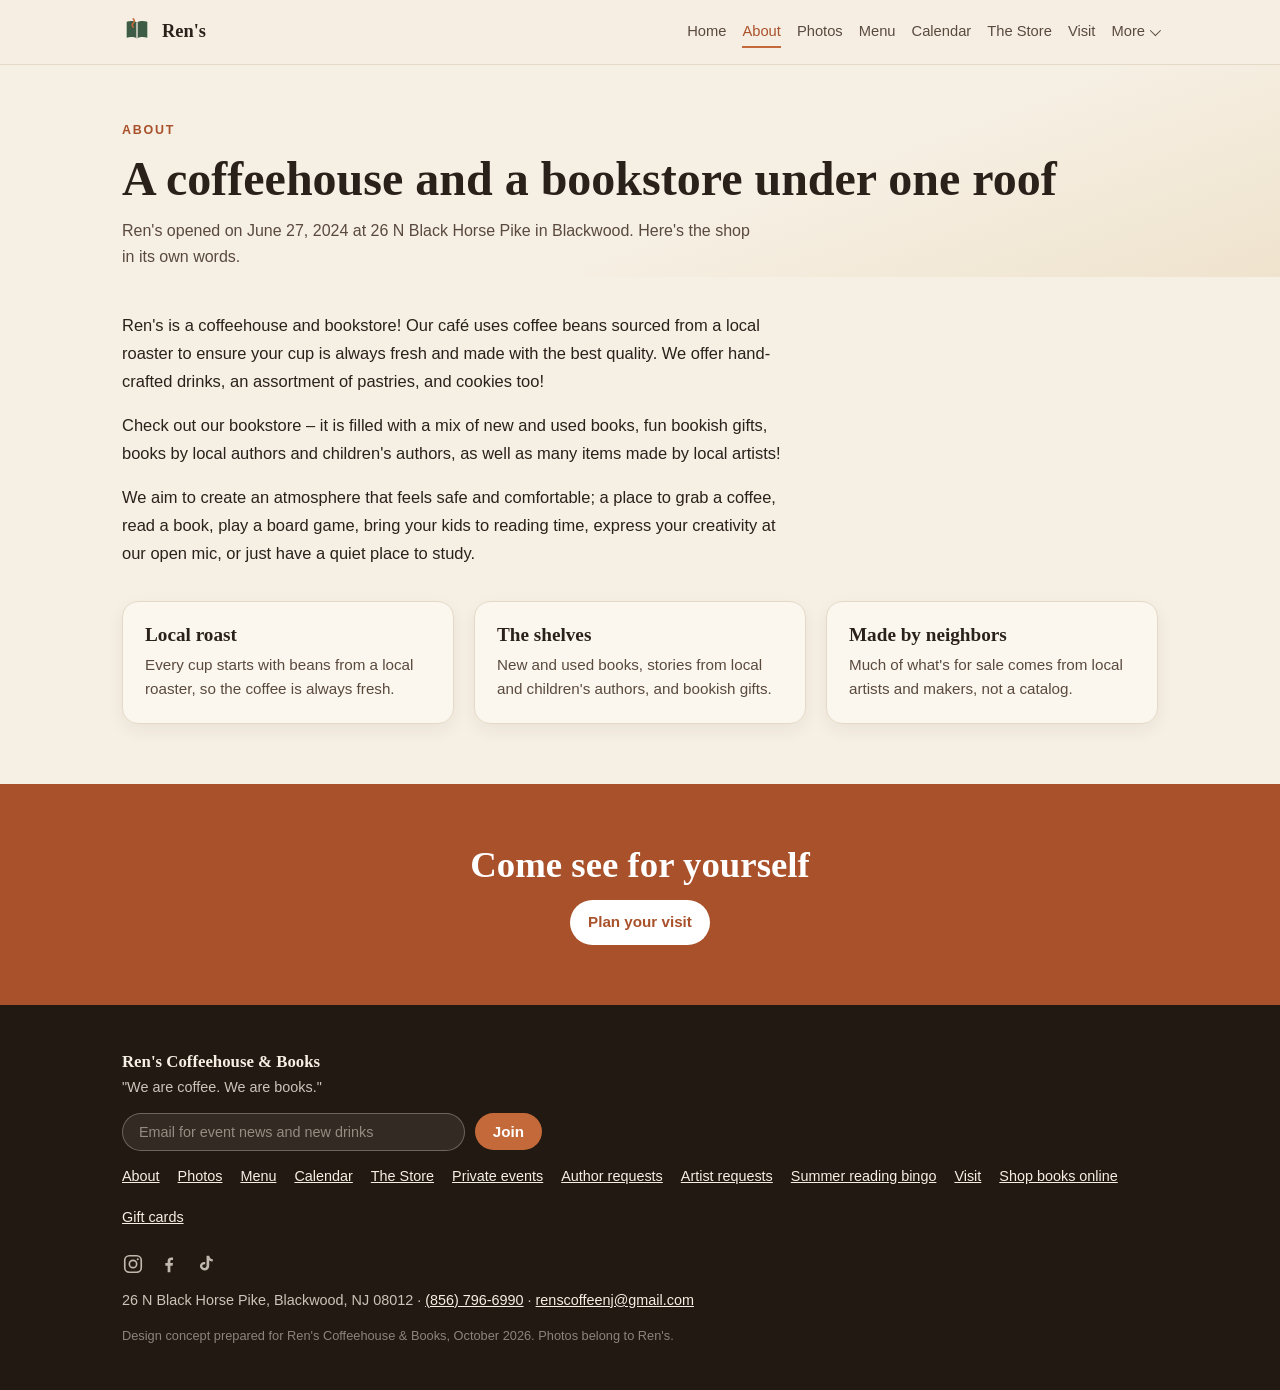
==== commit 95ce9126: "Remove nav gift pill; gift cards now in the More dropdown" ====
--- a/about.html
+++ b/about.html
@@ -5,7 +5,7 @@
 <meta name="viewport" content="width=device-width, initial-scale=1">
 <title>About | Ren's Coffeehouse & Books</title>
 <meta name="description" content="The story of Ren's Coffeehouse & Books in Blackwood, NJ: a cafe and bookstore pouring local-roaster coffee since June 2024.">
-<link rel="stylesheet" href="css/style.css?v=8">
+<link rel="stylesheet" href="css/style.css?v=9">
 <script src="js/main.js?v=6" defer></script>
 </head>
 <body>
@@ -29,9 +29,9 @@
           <a href="author-requests.html">Author Requests</a>
           <a href="artist-requests.html">Artist Requests</a>
           <a href="reading-bingo.html">Summer Reading Bingo</a>
+          <a href="https://squareup.com/gift/MLTY75AT0RZFC/order" target="_blank" rel="noopener">Gift Cards</a>
         </div>
       </div>
-      <a class="nav-cta" href="https://squareup.com/gift/MLTY75AT0RZFC/order" target="_blank" rel="noopener">Gift Cards</a>
     </nav>
     <button class="menu-btn" id="menu-btn" aria-label="Open menu" aria-expanded="false"><span></span><span></span><span></span></button>
   </div>
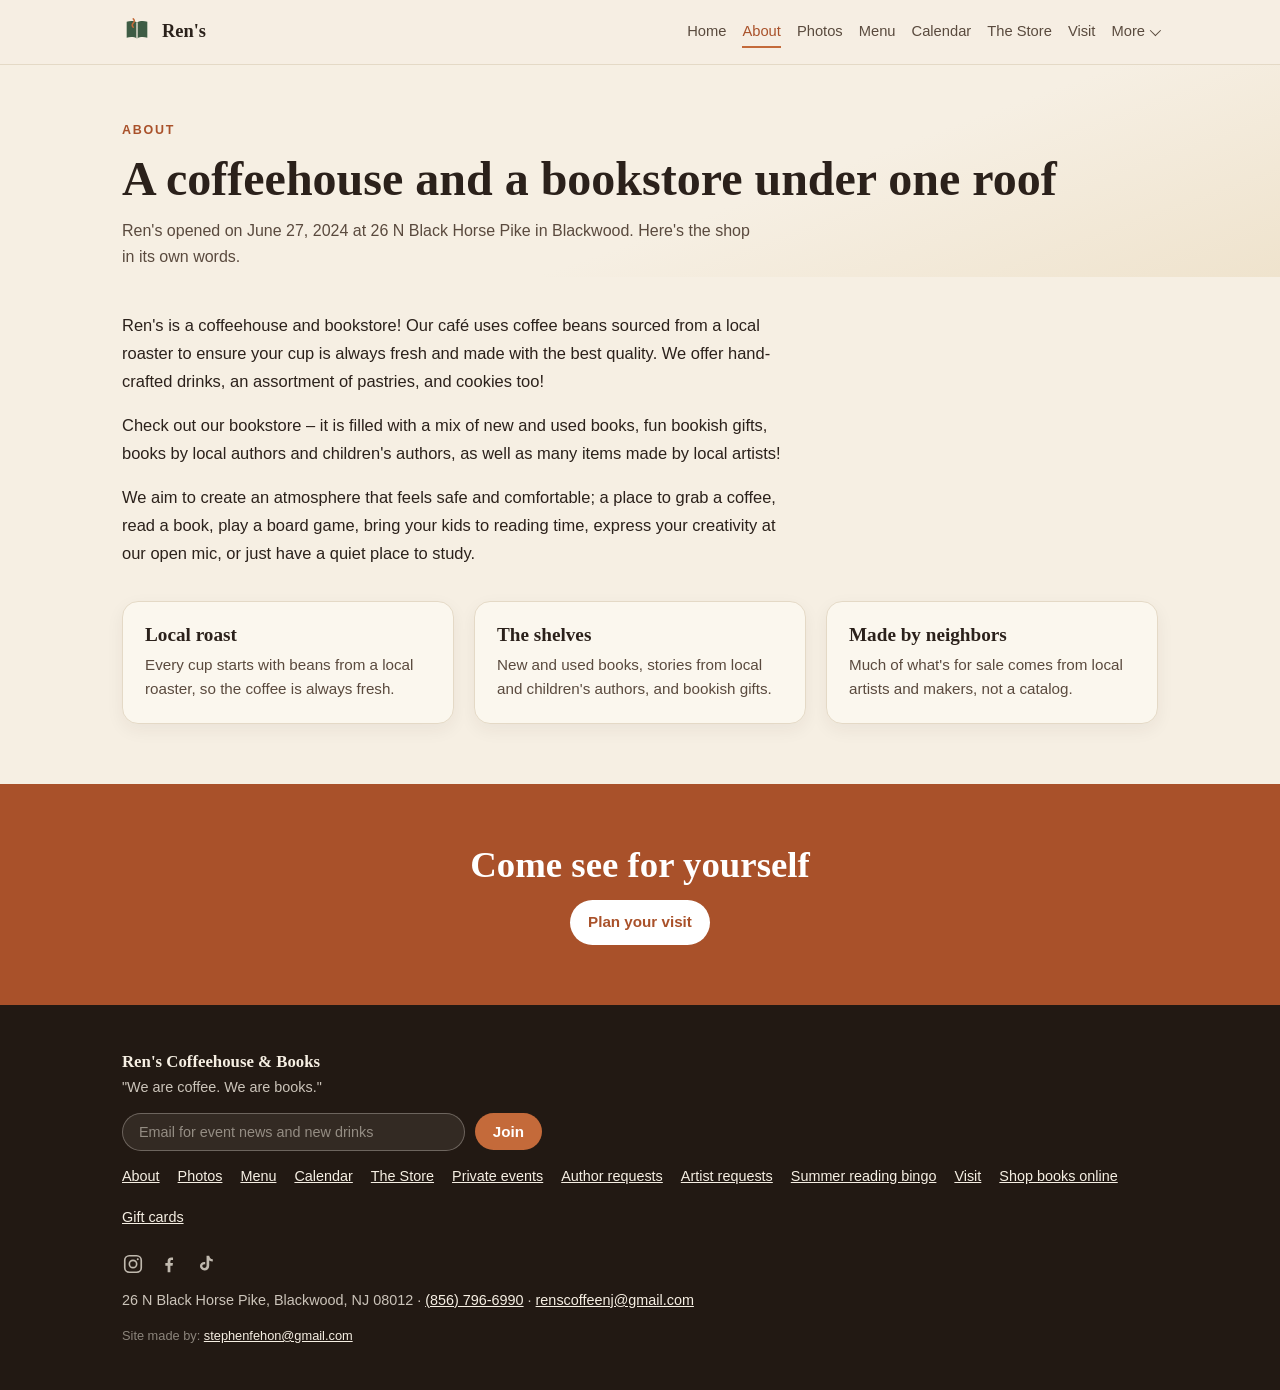
==== commit 783dda7a: "Footer credit now reads 'Site made by: stephenfehon@gmail.com'" ====
--- a/about.html
+++ b/about.html
@@ -91,7 +91,7 @@
       <a href="https://www.tiktok.com/@renscoffeehouseandbooks" target="_blank" rel="noopener" aria-label="Ren's on TikTok"><svg viewBox="0 0 24 24" fill="currentColor" aria-hidden="true"><path d="M16.6 3c.3 2.1 1.7 3.6 3.9 3.8v2.6c-1.5 0-2.8-.4-3.9-1.2v5.6c0 3.2-2.2 5.2-5.2 5.2-2.8 0-4.9-2-4.9-4.7 0-2.6 2-4.6 4.8-4.6.3 0 .6 0 .9.1v2.7c-.3-.1-.6-.2-.9-.2-1.3 0-2.2.9-2.2 2s.9 2 2.2 2c1.4 0 2.4-1 2.4-2.6V3h2.9z"/></svg></a>
     </div>
     <div>26 N Black Horse Pike, Blackwood, NJ 08012 &middot; <a href="tel:+18567966990">(856) 796-6990</a> &middot; <a href="mailto:renscoffeenj@gmail.com">renscoffeenj@gmail.com</a></div>
-    <div style="font-size:.8rem;color:rgba(246,239,227,.5)">Design concept prepared for Ren's Coffeehouse &amp; Books, October 2026. Photos belong to Ren's.</div>
+    <div style="font-size:.8rem;color:rgba(246,239,227,.5)">Site made by: <a href="mailto:stephenfehon@gmail.com">stephenfehon@gmail.com</a></div>
   </div>
 </footer>
 </body>
--- a/css/style.css
+++ b/css/style.css
@@ -63,8 +63,6 @@
 .nav-drop a{display:block;padding:9px 16px;color:var(--ink-soft);text-decoration:none;white-space:nowrap;border-radius:8px;margin:0 6px;width:auto}
 .nav-drop a:hover{background:var(--cream);color:var(--terra-deep)}
 .nav-drop a.active{color:var(--terra-deep)}
-.nav-cta{background:rgba(190,84,55,.09);color:var(--terra-deep);border:1px solid rgba(190,84,55,.45);border-radius:999px;padding:3px 14px;font-size:.86rem;font-weight:600;line-height:1.5;text-decoration:none;white-space:nowrap;transition:background .2s ease,color .2s ease,border-color .2s ease}
-.nav-cta:hover{background:var(--terra);border-color:var(--terra);color:#fff}
 
 .mobile-nav{display:none;flex-direction:column;gap:4px;padding:8px 22px 16px;border-top:1px solid var(--line);background:var(--paper)}
 .mobile-nav a{padding:9px 4px;color:var(--ink-soft);text-decoration:none;border-bottom:1px dashed var(--line)}
